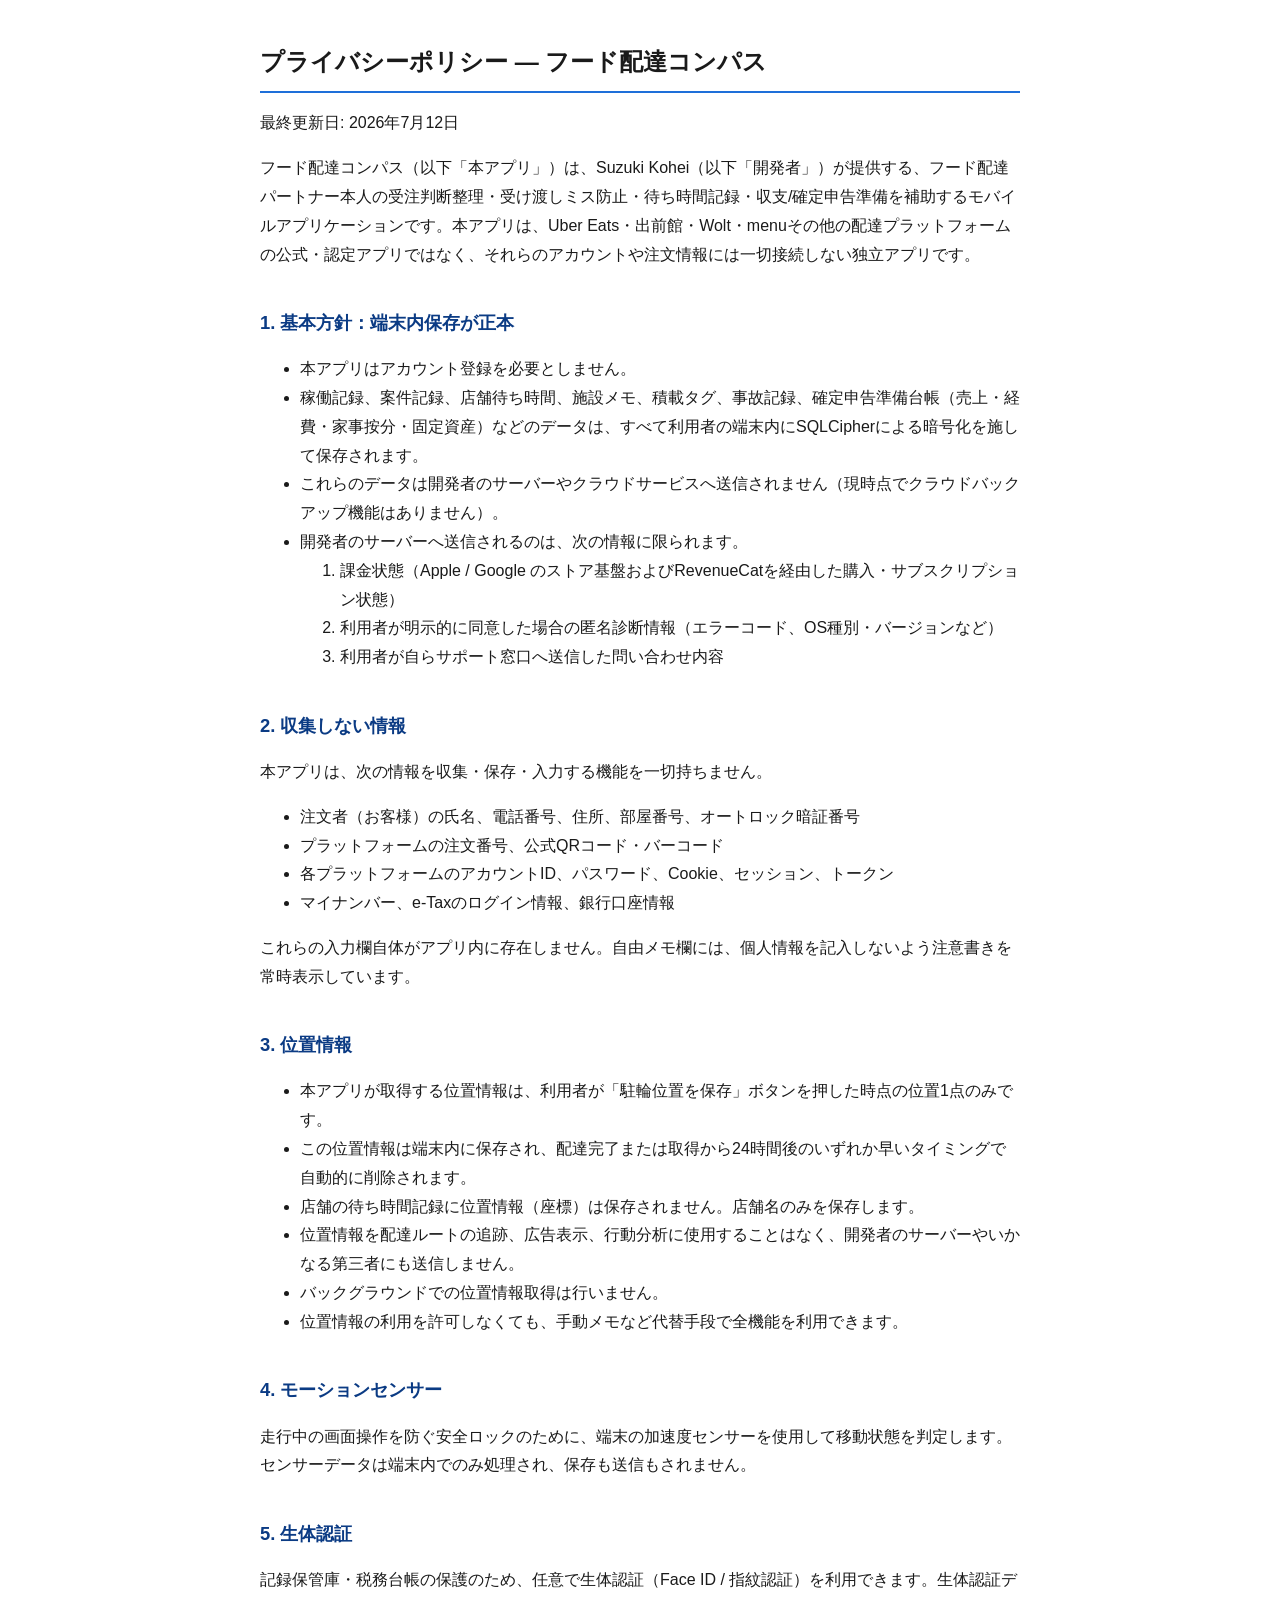
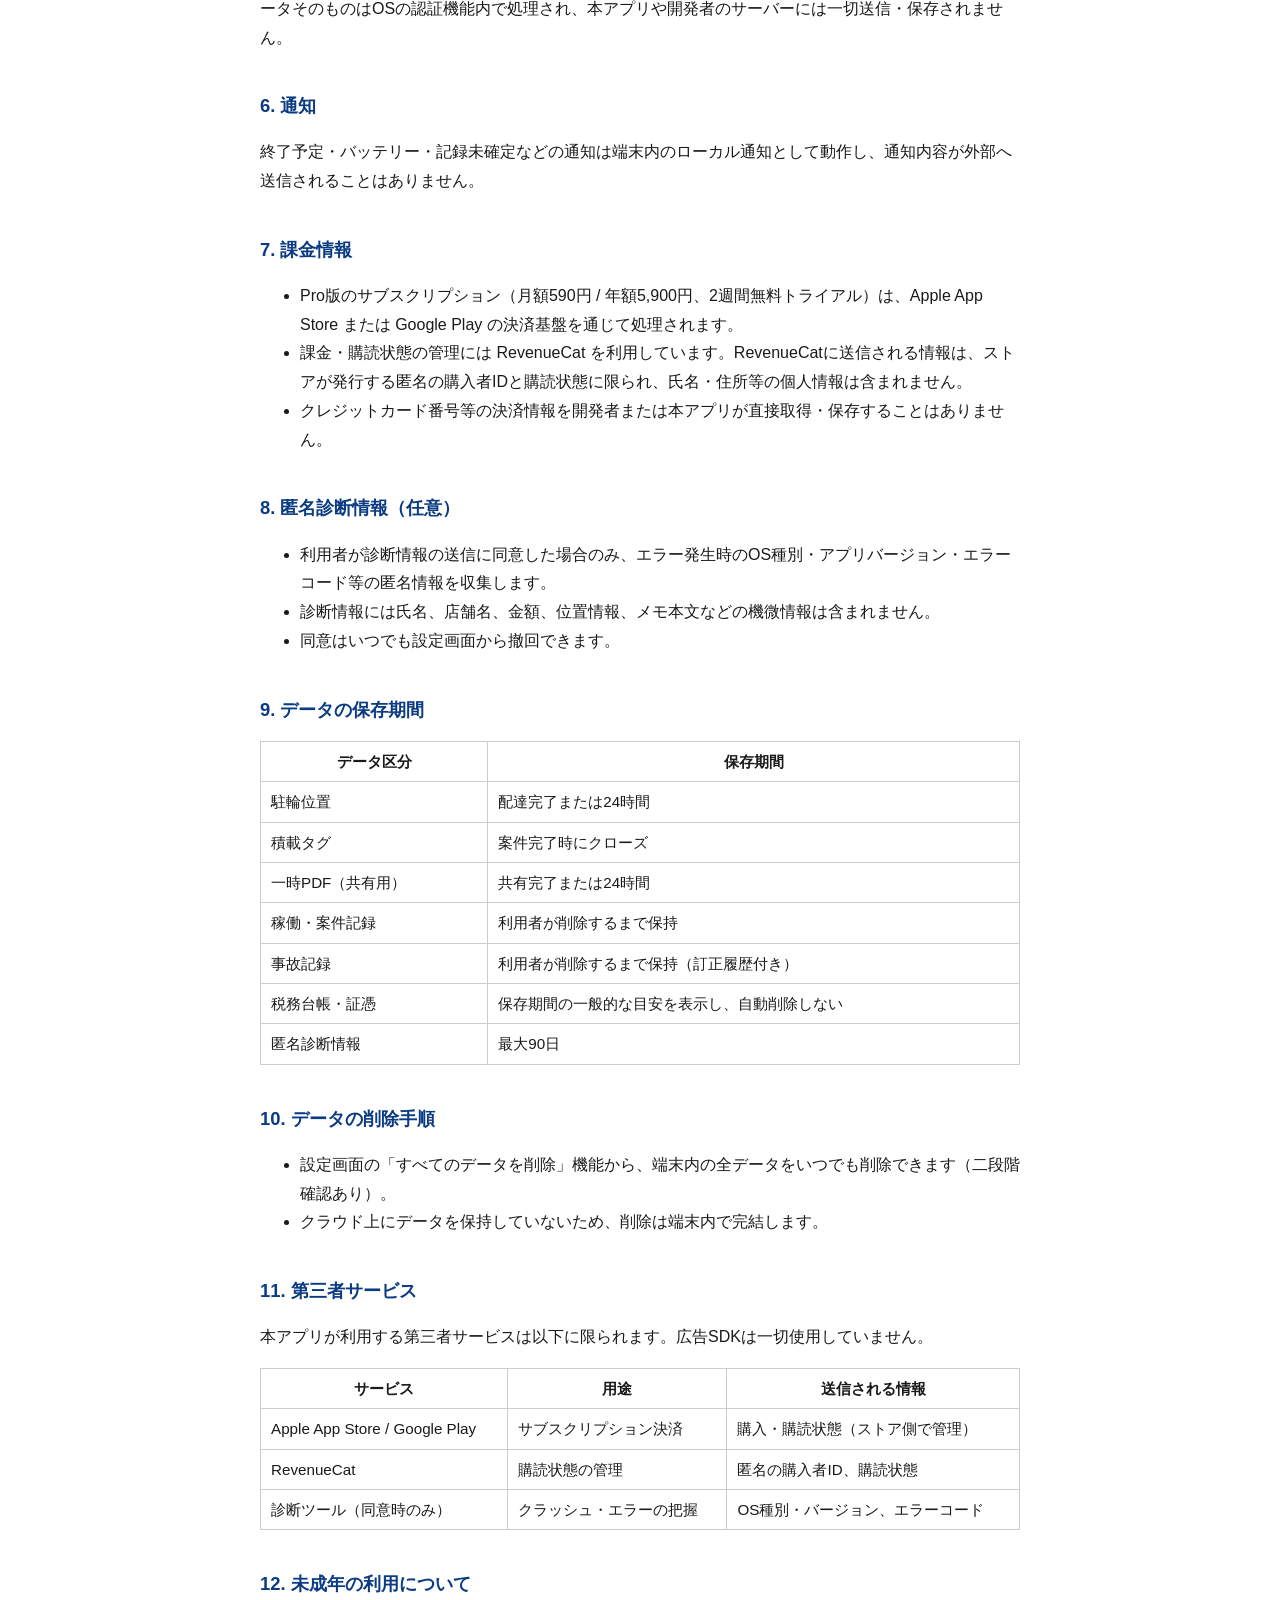
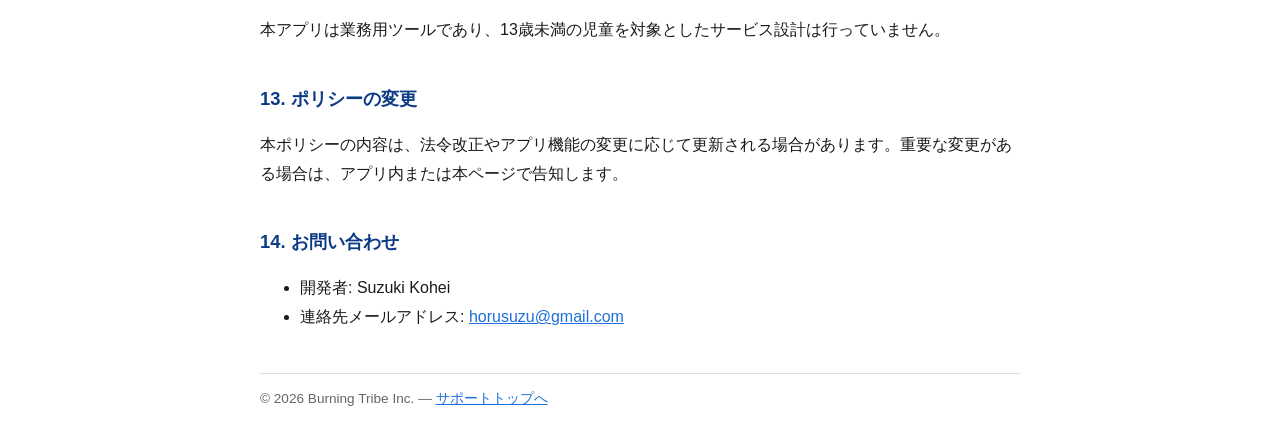
==== privacy.html @ b310e4c5 "feat: フード配達コンパス サポート/プライバシー/利用規約ページ" ====
<!DOCTYPE html>
<html lang="ja">
<head>
<meta charset="utf-8">
<meta name="viewport" content="width=device-width, initial-scale=1">
<title>プライバシーポリシー — フード配達コンパス</title>
<link rel="stylesheet" href="style.css">
</head>
<body>
<h1>プライバシーポリシー — フード配達コンパス</h1>
<p>最終更新日: 2026年7月12日</p>
<p>フード配達コンパス（以下「本アプリ」）は、Suzuki Kohei（以下「開発者」）が提供する、フード配達パートナー本人の受注判断整理・受け渡しミス防止・待ち時間記録・収支/確定申告準備を補助するモバイルアプリケーションです。本アプリは、Uber Eats・出前館・Wolt・menuその他の配達プラットフォームの公式・認定アプリではなく、それらのアカウントや注文情報には一切接続しない独立アプリです。</p>

<h2>1. 基本方針：端末内保存が正本</h2>
<ul>
<li>本アプリはアカウント登録を必要としません。</li>
<li>稼働記録、案件記録、店舗待ち時間、施設メモ、積載タグ、事故記録、確定申告準備台帳（売上・経費・家事按分・固定資産）などのデータは、すべて利用者の端末内にSQLCipherによる暗号化を施して保存されます。</li>
<li>これらのデータは開発者のサーバーやクラウドサービスへ送信されません（現時点でクラウドバックアップ機能はありません）。</li>
<li>開発者のサーバーへ送信されるのは、次の情報に限られます。
<ol>
<li>課金状態（Apple / Google のストア基盤およびRevenueCatを経由した購入・サブスクリプション状態）</li>
<li>利用者が明示的に同意した場合の匿名診断情報（エラーコード、OS種別・バージョンなど）</li>
<li>利用者が自らサポート窓口へ送信した問い合わせ内容</li>
</ol></li>
</ul>

<h2>2. 収集しない情報</h2>
<p>本アプリは、次の情報を収集・保存・入力する機能を一切持ちません。</p>
<ul>
<li>注文者（お客様）の氏名、電話番号、住所、部屋番号、オートロック暗証番号</li>
<li>プラットフォームの注文番号、公式QRコード・バーコード</li>
<li>各プラットフォームのアカウントID、パスワード、Cookie、セッション、トークン</li>
<li>マイナンバー、e-Taxのログイン情報、銀行口座情報</li>
</ul>
<p>これらの入力欄自体がアプリ内に存在しません。自由メモ欄には、個人情報を記入しないよう注意書きを常時表示しています。</p>

<h2>3. 位置情報</h2>
<ul>
<li>本アプリが取得する位置情報は、利用者が「駐輪位置を保存」ボタンを押した時点の位置1点のみです。</li>
<li>この位置情報は端末内に保存され、配達完了または取得から24時間後のいずれか早いタイミングで自動的に削除されます。</li>
<li>店舗の待ち時間記録に位置情報（座標）は保存されません。店舗名のみを保存します。</li>
<li>位置情報を配達ルートの追跡、広告表示、行動分析に使用することはなく、開発者のサーバーやいかなる第三者にも送信しません。</li>
<li>バックグラウンドでの位置情報取得は行いません。</li>
<li>位置情報の利用を許可しなくても、手動メモなど代替手段で全機能を利用できます。</li>
</ul>

<h2>4. モーションセンサー</h2>
<p>走行中の画面操作を防ぐ安全ロックのために、端末の加速度センサーを使用して移動状態を判定します。センサーデータは端末内でのみ処理され、保存も送信もされません。</p>

<h2>5. 生体認証</h2>
<p>記録保管庫・税務台帳の保護のため、任意で生体認証（Face ID / 指紋認証）を利用できます。生体認証データそのものはOSの認証機能内で処理され、本アプリや開発者のサーバーには一切送信・保存されません。</p>

<h2>6. 通知</h2>
<p>終了予定・バッテリー・記録未確定などの通知は端末内のローカル通知として動作し、通知内容が外部へ送信されることはありません。</p>

<h2>7. 課金情報</h2>
<ul>
<li>Pro版のサブスクリプション（月額590円 / 年額5,900円、2週間無料トライアル）は、Apple App Store または Google Play の決済基盤を通じて処理されます。</li>
<li>課金・購読状態の管理には RevenueCat を利用しています。RevenueCatに送信される情報は、ストアが発行する匿名の購入者IDと購読状態に限られ、氏名・住所等の個人情報は含まれません。</li>
<li>クレジットカード番号等の決済情報を開発者または本アプリが直接取得・保存することはありません。</li>
</ul>

<h2>8. 匿名診断情報（任意）</h2>
<ul>
<li>利用者が診断情報の送信に同意した場合のみ、エラー発生時のOS種別・アプリバージョン・エラーコード等の匿名情報を収集します。</li>
<li>診断情報には氏名、店舗名、金額、位置情報、メモ本文などの機微情報は含まれません。</li>
<li>同意はいつでも設定画面から撤回できます。</li>
</ul>

<h2>9. データの保存期間</h2>
<table>
<tr><th>データ区分</th><th>保存期間</th></tr>
<tr><td>駐輪位置</td><td>配達完了または24時間</td></tr>
<tr><td>積載タグ</td><td>案件完了時にクローズ</td></tr>
<tr><td>一時PDF（共有用）</td><td>共有完了または24時間</td></tr>
<tr><td>稼働・案件記録</td><td>利用者が削除するまで保持</td></tr>
<tr><td>事故記録</td><td>利用者が削除するまで保持（訂正履歴付き）</td></tr>
<tr><td>税務台帳・証憑</td><td>保存期間の一般的な目安を表示し、自動削除しない</td></tr>
<tr><td>匿名診断情報</td><td>最大90日</td></tr>
</table>

<h2>10. データの削除手順</h2>
<ul>
<li>設定画面の「すべてのデータを削除」機能から、端末内の全データをいつでも削除できます（二段階確認あり）。</li>
<li>クラウド上にデータを保持していないため、削除は端末内で完結します。</li>
</ul>

<h2>11. 第三者サービス</h2>
<p>本アプリが利用する第三者サービスは以下に限られます。広告SDKは一切使用していません。</p>
<table>
<tr><th>サービス</th><th>用途</th><th>送信される情報</th></tr>
<tr><td>Apple App Store / Google Play</td><td>サブスクリプション決済</td><td>購入・購読状態（ストア側で管理）</td></tr>
<tr><td>RevenueCat</td><td>購読状態の管理</td><td>匿名の購入者ID、購読状態</td></tr>
<tr><td>診断ツール（同意時のみ）</td><td>クラッシュ・エラーの把握</td><td>OS種別・バージョン、エラーコード</td></tr>
</table>

<h2>12. 未成年の利用について</h2>
<p>本アプリは業務用ツールであり、13歳未満の児童を対象としたサービス設計は行っていません。</p>

<h2>13. ポリシーの変更</h2>
<p>本ポリシーの内容は、法令改正やアプリ機能の変更に応じて更新される場合があります。重要な変更がある場合は、アプリ内または本ページで告知します。</p>

<h2>14. お問い合わせ</h2>
<ul>
<li>開発者: Suzuki Kohei</li>
<li>連絡先メールアドレス: <a href="mailto:horusuzu@gmail.com">horusuzu@gmail.com</a></li>
</ul>
<footer>© 2026 Burning Tribe Inc. — <a href="index.html">サポートトップへ</a></footer>
</body>
</html>
---- style.css ----
body{font-family:-apple-system,"Hiragino Sans",sans-serif;max-width:760px;margin:0 auto;padding:24px;line-height:1.8;color:#1a1a1a}
h1{font-size:1.5rem;border-bottom:2px solid #1E6FD9;padding-bottom:8px}
h2{font-size:1.15rem;margin-top:2em;color:#0b3b84}
table{border-collapse:collapse;width:100%}td,th{border:1px solid #ccc;padding:6px 10px;font-size:.95rem}
a{color:#1E6FD9}footer{margin-top:3em;font-size:.85rem;color:#666;border-top:1px solid #ddd;padding-top:1em}
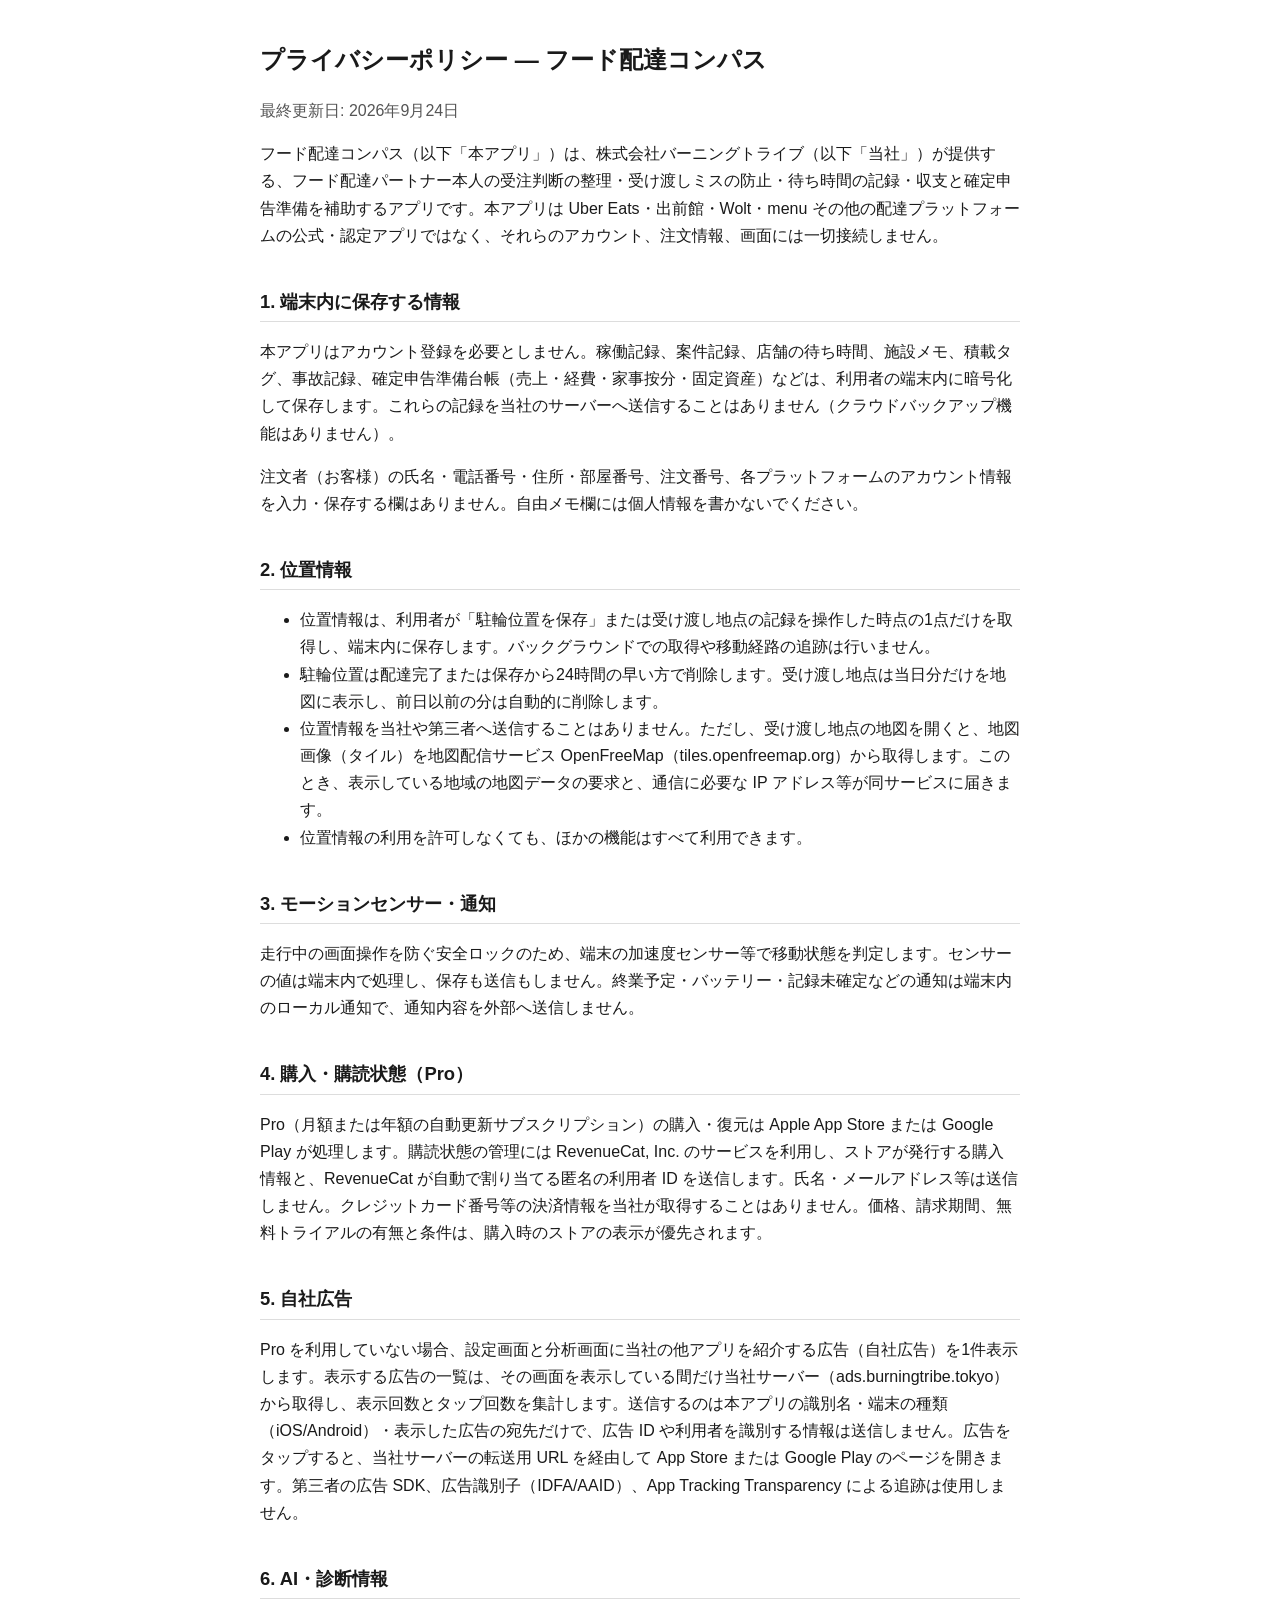
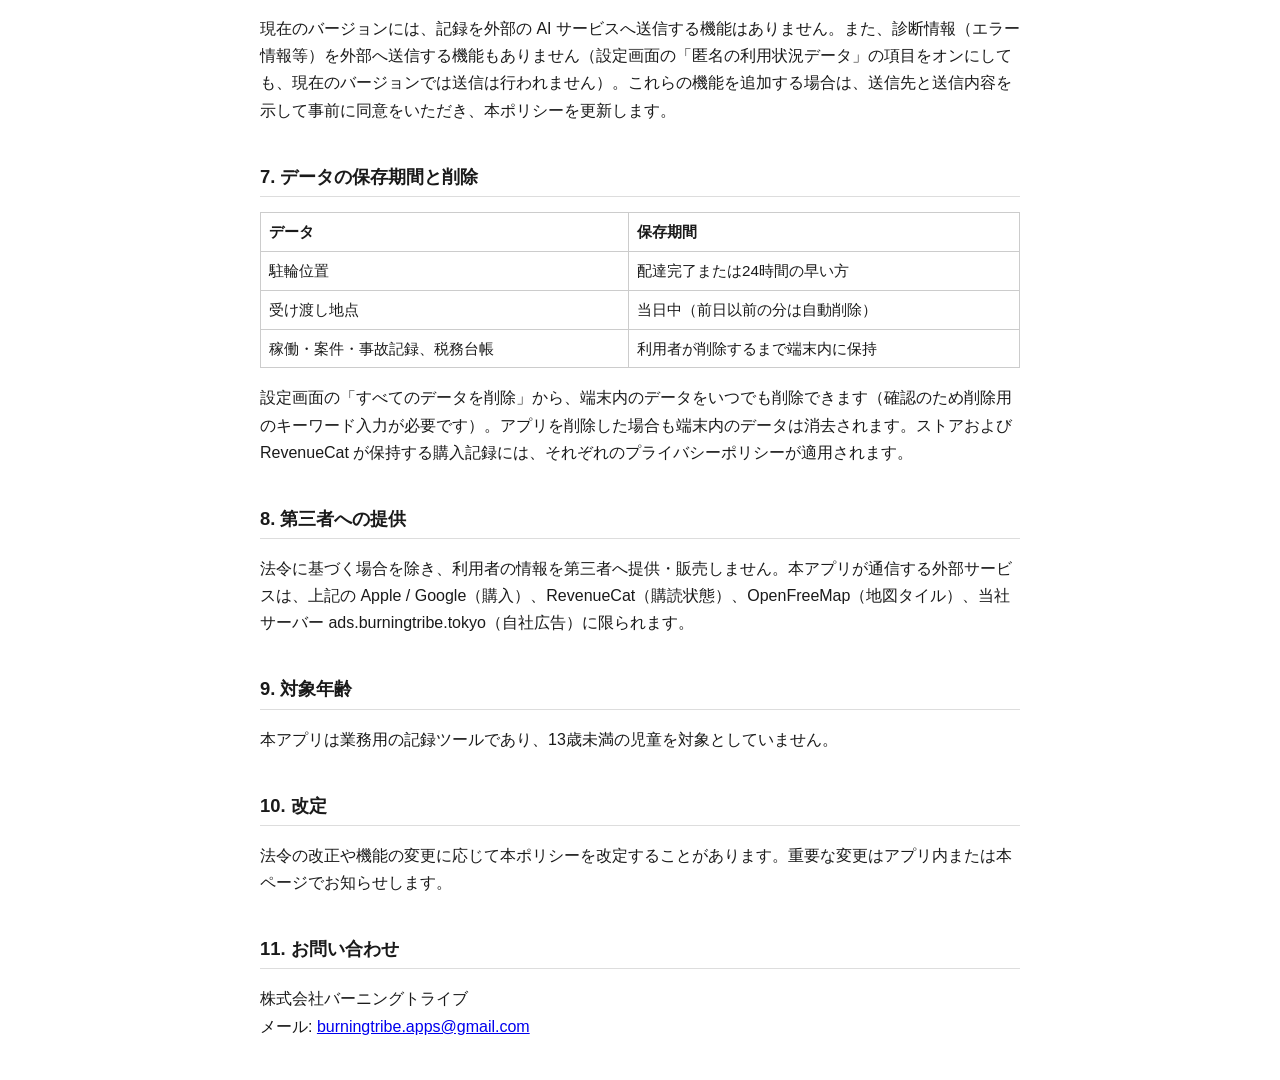
==== commit 2cd6cc6d: "docs: update food compass privacy policy" ====
--- a/privacy.html
+++ b/privacy.html
@@ -4,107 +4,64 @@
 <meta charset="utf-8">
 <meta name="viewport" content="width=device-width, initial-scale=1">
 <title>プライバシーポリシー — フード配達コンパス</title>
-<link rel="stylesheet" href="style.css">
+<style>
+  body { font-family: -apple-system, BlinkMacSystemFont, "Hiragino Sans", "Noto Sans JP", sans-serif; line-height: 1.7; max-width: 760px; margin: 0 auto; padding: 24px 16px; color: #1a1a1a; background: #fff; }
+  h1 { font-size: 1.5rem; }
+  h2 { font-size: 1.15rem; margin-top: 2em; border-bottom: 1px solid #ddd; padding-bottom: 4px; }
+  table { border-collapse: collapse; width: 100%; font-size: 0.95rem; }
+  th, td { border: 1px solid #ccc; padding: 6px 8px; text-align: left; vertical-align: top; }
+  .meta { color: #555; }
+</style>
 </head>
 <body>
 <h1>プライバシーポリシー — フード配達コンパス</h1>
-<p>最終更新日: 2026年7月12日</p>
-<p>フード配達コンパス（以下「本アプリ」）は、Suzuki Kohei（以下「開発者」）が提供する、フード配達パートナー本人の受注判断整理・受け渡しミス防止・待ち時間記録・収支/確定申告準備を補助するモバイルアプリケーションです。本アプリは、Uber Eats・出前館・Wolt・menuその他の配達プラットフォームの公式・認定アプリではなく、それらのアカウントや注文情報には一切接続しない独立アプリです。</p>
+<p class="meta">最終更新日: 2026年9月24日</p>
 
-<h2>1. 基本方針：端末内保存が正本</h2>
+<p>フード配達コンパス（以下「本アプリ」）は、株式会社バーニングトライブ（以下「当社」）が提供する、フード配達パートナー本人の受注判断の整理・受け渡しミスの防止・待ち時間の記録・収支と確定申告準備を補助するアプリです。本アプリは Uber Eats・出前館・Wolt・menu その他の配達プラットフォームの公式・認定アプリではなく、それらのアカウント、注文情報、画面には一切接続しません。</p>
+
+<h2>1. 端末内に保存する情報</h2>
+<p>本アプリはアカウント登録を必要としません。稼働記録、案件記録、店舗の待ち時間、施設メモ、積載タグ、事故記録、確定申告準備台帳（売上・経費・家事按分・固定資産）などは、利用者の端末内に暗号化して保存します。これらの記録を当社のサーバーへ送信することはありません（クラウドバックアップ機能はありません）。</p>
+<p>注文者（お客様）の氏名・電話番号・住所・部屋番号、注文番号、各プラットフォームのアカウント情報を入力・保存する欄はありません。自由メモ欄には個人情報を書かないでください。</p>
+
+<h2>2. 位置情報</h2>
 <ul>
-<li>本アプリはアカウント登録を必要としません。</li>
-<li>稼働記録、案件記録、店舗待ち時間、施設メモ、積載タグ、事故記録、確定申告準備台帳（売上・経費・家事按分・固定資産）などのデータは、すべて利用者の端末内にSQLCipherによる暗号化を施して保存されます。</li>
-<li>これらのデータは開発者のサーバーやクラウドサービスへ送信されません（現時点でクラウドバックアップ機能はありません）。</li>
-<li>開発者のサーバーへ送信されるのは、次の情報に限られます。
-<ol>
-<li>課金状態（Apple / Google のストア基盤およびRevenueCatを経由した購入・サブスクリプション状態）</li>
-<li>利用者が明示的に同意した場合の匿名診断情報（エラーコード、OS種別・バージョンなど）</li>
-<li>利用者が自らサポート窓口へ送信した問い合わせ内容</li>
-</ol></li>
+  <li>位置情報は、利用者が「駐輪位置を保存」または受け渡し地点の記録を操作した時点の1点だけを取得し、端末内に保存します。バックグラウンドでの取得や移動経路の追跡は行いません。</li>
+  <li>駐輪位置は配達完了または保存から24時間の早い方で削除します。受け渡し地点は当日分だけを地図に表示し、前日以前の分は自動的に削除します。</li>
+  <li>位置情報を当社や第三者へ送信することはありません。ただし、受け渡し地点の地図を開くと、地図画像（タイル）を地図配信サービス OpenFreeMap（tiles.openfreemap.org）から取得します。このとき、表示している地域の地図データの要求と、通信に必要な IP アドレス等が同サービスに届きます。</li>
+  <li>位置情報の利用を許可しなくても、ほかの機能はすべて利用できます。</li>
 </ul>
 
-<h2>2. 収集しない情報</h2>
-<p>本アプリは、次の情報を収集・保存・入力する機能を一切持ちません。</p>
-<ul>
-<li>注文者（お客様）の氏名、電話番号、住所、部屋番号、オートロック暗証番号</li>
-<li>プラットフォームの注文番号、公式QRコード・バーコード</li>
-<li>各プラットフォームのアカウントID、パスワード、Cookie、セッション、トークン</li>
-<li>マイナンバー、e-Taxのログイン情報、銀行口座情報</li>
-</ul>
-<p>これらの入力欄自体がアプリ内に存在しません。自由メモ欄には、個人情報を記入しないよう注意書きを常時表示しています。</p>
+<h2>3. モーションセンサー・通知</h2>
+<p>走行中の画面操作を防ぐ安全ロックのため、端末の加速度センサー等で移動状態を判定します。センサーの値は端末内で処理し、保存も送信もしません。終業予定・バッテリー・記録未確定などの通知は端末内のローカル通知で、通知内容を外部へ送信しません。</p>
 
-<h2>3. 位置情報</h2>
-<ul>
-<li>本アプリが取得する位置情報は、利用者が「駐輪位置を保存」ボタンを押した時点の位置1点のみです。</li>
-<li>この位置情報は端末内に保存され、配達完了または取得から24時間後のいずれか早いタイミングで自動的に削除されます。</li>
-<li>店舗の待ち時間記録に位置情報（座標）は保存されません。店舗名のみを保存します。</li>
-<li>位置情報を配達ルートの追跡、広告表示、行動分析に使用することはなく、開発者のサーバーやいかなる第三者にも送信しません。</li>
-<li>バックグラウンドでの位置情報取得は行いません。</li>
-<li>位置情報の利用を許可しなくても、手動メモなど代替手段で全機能を利用できます。</li>
-</ul>
+<h2>4. 購入・購読状態（Pro）</h2>
+<p>Pro（月額または年額の自動更新サブスクリプション）の購入・復元は Apple App Store または Google Play が処理します。購読状態の管理には RevenueCat, Inc. のサービスを利用し、ストアが発行する購入情報と、RevenueCat が自動で割り当てる匿名の利用者 ID を送信します。氏名・メールアドレス等は送信しません。クレジットカード番号等の決済情報を当社が取得することはありません。価格、請求期間、無料トライアルの有無と条件は、購入時のストアの表示が優先されます。</p>
 
-<h2>4. モーションセンサー</h2>
-<p>走行中の画面操作を防ぐ安全ロックのために、端末の加速度センサーを使用して移動状態を判定します。センサーデータは端末内でのみ処理され、保存も送信もされません。</p>
+<h2>5. 自社広告</h2>
+<p>Pro を利用していない場合、設定画面と分析画面に当社の他アプリを紹介する広告（自社広告）を1件表示します。表示する広告の一覧は、その画面を表示している間だけ当社サーバー（ads.burningtribe.tokyo）から取得し、表示回数とタップ回数を集計します。送信するのは本アプリの識別名・端末の種類（iOS/Android）・表示した広告の宛先だけで、広告 ID や利用者を識別する情報は送信しません。広告をタップすると、当社サーバーの転送用 URL を経由して App Store または Google Play のページを開きます。第三者の広告 SDK、広告識別子（IDFA/AAID）、App Tracking Transparency による追跡は使用しません。</p>
 
-<h2>5. 生体認証</h2>
-<p>記録保管庫・税務台帳の保護のため、任意で生体認証（Face ID / 指紋認証）を利用できます。生体認証データそのものはOSの認証機能内で処理され、本アプリや開発者のサーバーには一切送信・保存されません。</p>
+<h2>6. AI・診断情報</h2>
+<p>現在のバージョンには、記録を外部の AI サービスへ送信する機能はありません。また、診断情報（エラー情報等）を外部へ送信する機能もありません（設定画面の「匿名の利用状況データ」の項目をオンにしても、現在のバージョンでは送信は行われません）。これらの機能を追加する場合は、送信先と送信内容を示して事前に同意をいただき、本ポリシーを更新します。</p>
 
-<h2>6. 通知</h2>
-<p>終了予定・バッテリー・記録未確定などの通知は端末内のローカル通知として動作し、通知内容が外部へ送信されることはありません。</p>
+<h2>7. データの保存期間と削除</h2>
+<table>
+  <tr><th>データ</th><th>保存期間</th></tr>
+  <tr><td>駐輪位置</td><td>配達完了または24時間の早い方</td></tr>
+  <tr><td>受け渡し地点</td><td>当日中（前日以前の分は自動削除）</td></tr>
+  <tr><td>稼働・案件・事故記録、税務台帳</td><td>利用者が削除するまで端末内に保持</td></tr>
+</table>
+<p>設定画面の「すべてのデータを削除」から、端末内のデータをいつでも削除できます（確認のため削除用のキーワード入力が必要です）。アプリを削除した場合も端末内のデータは消去されます。ストアおよび RevenueCat が保持する購入記録には、それぞれのプライバシーポリシーが適用されます。</p>
 
-<h2>7. 課金情報</h2>
-<ul>
-<li>Pro版のサブスクリプション（月額590円 / 年額5,900円、2週間無料トライアル）は、Apple App Store または Google Play の決済基盤を通じて処理されます。</li>
-<li>課金・購読状態の管理には RevenueCat を利用しています。RevenueCatに送信される情報は、ストアが発行する匿名の購入者IDと購読状態に限られ、氏名・住所等の個人情報は含まれません。</li>
-<li>クレジットカード番号等の決済情報を開発者または本アプリが直接取得・保存することはありません。</li>
-</ul>
+<h2>8. 第三者への提供</h2>
+<p>法令に基づく場合を除き、利用者の情報を第三者へ提供・販売しません。本アプリが通信する外部サービスは、上記の Apple / Google（購入）、RevenueCat（購読状態）、OpenFreeMap（地図タイル）、当社サーバー ads.burningtribe.tokyo（自社広告）に限られます。</p>
 
-<h2>8. 匿名診断情報（任意）</h2>
-<ul>
-<li>利用者が診断情報の送信に同意した場合のみ、エラー発生時のOS種別・アプリバージョン・エラーコード等の匿名情報を収集します。</li>
-<li>診断情報には氏名、店舗名、金額、位置情報、メモ本文などの機微情報は含まれません。</li>
-<li>同意はいつでも設定画面から撤回できます。</li>
-</ul>
+<h2>9. 対象年齢</h2>
+<p>本アプリは業務用の記録ツールであり、13歳未満の児童を対象としていません。</p>
 
-<h2>9. データの保存期間</h2>
-<table>
-<tr><th>データ区分</th><th>保存期間</th></tr>
-<tr><td>駐輪位置</td><td>配達完了または24時間</td></tr>
-<tr><td>積載タグ</td><td>案件完了時にクローズ</td></tr>
-<tr><td>一時PDF（共有用）</td><td>共有完了または24時間</td></tr>
-<tr><td>稼働・案件記録</td><td>利用者が削除するまで保持</td></tr>
-<tr><td>事故記録</td><td>利用者が削除するまで保持（訂正履歴付き）</td></tr>
-<tr><td>税務台帳・証憑</td><td>保存期間の一般的な目安を表示し、自動削除しない</td></tr>
-<tr><td>匿名診断情報</td><td>最大90日</td></tr>
-</table>
+<h2>10. 改定</h2>
+<p>法令の改正や機能の変更に応じて本ポリシーを改定することがあります。重要な変更はアプリ内または本ページでお知らせします。</p>
 
-<h2>10. データの削除手順</h2>
-<ul>
-<li>設定画面の「すべてのデータを削除」機能から、端末内の全データをいつでも削除できます（二段階確認あり）。</li>
-<li>クラウド上にデータを保持していないため、削除は端末内で完結します。</li>
-</ul>
-
-<h2>11. 第三者サービス</h2>
-<p>本アプリが利用する第三者サービスは以下に限られます。広告SDKは一切使用していません。</p>
-<table>
-<tr><th>サービス</th><th>用途</th><th>送信される情報</th></tr>
-<tr><td>Apple App Store / Google Play</td><td>サブスクリプション決済</td><td>購入・購読状態（ストア側で管理）</td></tr>
-<tr><td>RevenueCat</td><td>購読状態の管理</td><td>匿名の購入者ID、購読状態</td></tr>
-<tr><td>診断ツール（同意時のみ）</td><td>クラッシュ・エラーの把握</td><td>OS種別・バージョン、エラーコード</td></tr>
-</table>
-
-<h2>12. 未成年の利用について</h2>
-<p>本アプリは業務用ツールであり、13歳未満の児童を対象としたサービス設計は行っていません。</p>
-
-<h2>13. ポリシーの変更</h2>
-<p>本ポリシーの内容は、法令改正やアプリ機能の変更に応じて更新される場合があります。重要な変更がある場合は、アプリ内または本ページで告知します。</p>
-
-<h2>14. お問い合わせ</h2>
-<ul>
-<li>開発者: Suzuki Kohei</li>
-<li>連絡先メールアドレス: <a href="mailto:horusuzu@gmail.com">horusuzu@gmail.com</a></li>
-</ul>
-<footer>© 2026 Burning Tribe Inc. — <a href="index.html">サポートトップへ</a></footer>
+<h2>11. お問い合わせ</h2>
+<p>株式会社バーニングトライブ<br>メール: <a href="mailto:burningtribe.apps@gmail.com">burningtribe.apps@gmail.com</a></p>
 </body>
 </html>
